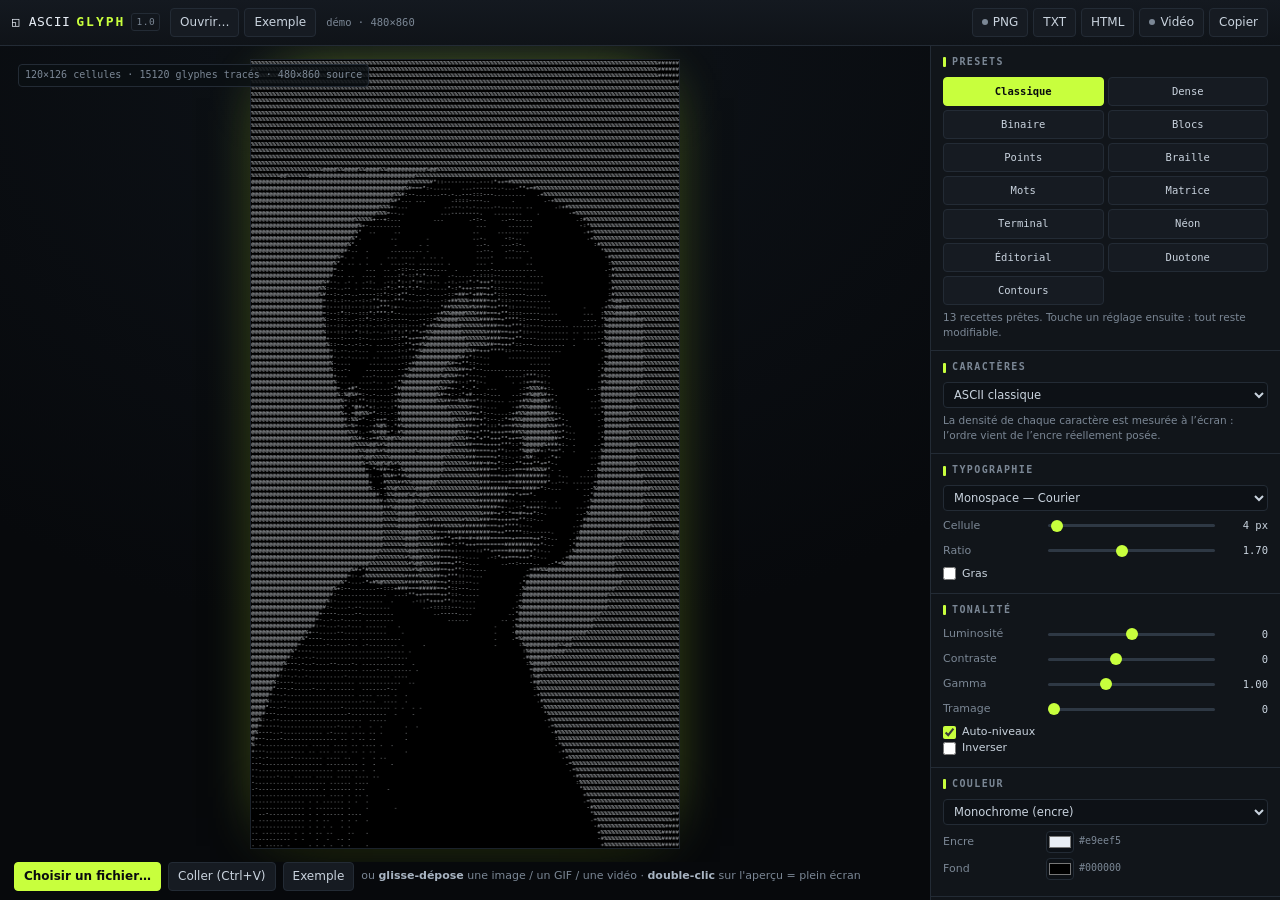
==== apps/ascii-glyph/index.html @ 929f9b2f "Import the creative tools from Google Drive Co-authored-by: arena-agent <297053741+arena-agent@users" ====
<!DOCTYPE html>
<html lang="fr">
<head>
<meta charset="utf-8">
<meta name="viewport" content="width=device-width,initial-scale=1">
<title>ASCII GLYPH 1.0</title>
<script type="text/javascript">
/* filet de sécurité : si le moteur ne démarre pas, on l'affiche au lieu de laisser un écran vide */
window.__boot=false; window.__fatalMsg='';
window.addEventListener('error',function(e){
  window.__fatalMsg=(e.message||'erreur')+(e.lineno?(' · ligne '+e.lineno):'');
},true);
window.addEventListener('DOMContentLoaded',function(){
  setTimeout(function(){
    if(window.__boot)return;
    var b=document.getElementById('fatal'); if(!b)return;
    var t=document.getElementById('fatalTitle'), m=document.getElementById('fatalMsg');
    if(t)t.textContent='Démarrage impossible';
    if(m)m.textContent=window.__fatalMsg||'Le moteur JavaScript ne s’est pas initialisé (navigateur trop ancien, script bloqué, ou fichier incomplet). Ouvre la console (F12) pour le détail.';
    b.classList.add('on');
  },2600);
});
</script>
<style>
  :root{
    --bg:#0a0c0f; --panel:#11151a; --panel2:#161b22; --line:#232b35; --line2:#2e3844;
    --txt:#c9d3de; --dim:#7b8795; --acc:#c8ff3d; --acc2:#3ee6ff; --warn:#ff6b3d;
    --mono:ui-monospace,"SF Mono",Menlo,Consolas,"DejaVu Sans Mono",monospace;
  }
  *{box-sizing:border-box}
  html,body{height:100%}
  body{margin:0;background:var(--bg);color:var(--txt);font:12px/1.45 system-ui,-apple-system,"Segoe UI",Roboto,sans-serif;
    display:flex;flex-direction:column;overflow:hidden}
  button{font:inherit;color:inherit;background:var(--panel2);border:1px solid var(--line);
    border-radius:4px;padding:5px 9px;cursor:pointer;white-space:nowrap}
  button:hover{background:#1d242d;border-color:var(--line2)}
  button:active{transform:translateY(1px)}
  button.on{background:var(--acc);color:#0a0c0f;border-color:var(--acc);font-weight:600}
  button.pri{background:var(--acc);color:#0a0c0f;border-color:var(--acc);font-weight:600}
  button.pri:hover{background:#d8ff6a}
  select,input[type=text],textarea{width:100%;background:#0d1116;color:var(--txt);border:1px solid var(--line);
    border-radius:4px;padding:4px 6px;font:inherit;font-size:11.5px}
  select:focus,input:focus,textarea:focus{outline:1px solid var(--acc);border-color:var(--acc)}
  input[type=color]{width:28px;height:22px;padding:0;border:1px solid var(--line);border-radius:4px;background:#0d1116;cursor:pointer}
  input[type=range]{-webkit-appearance:none;appearance:none;width:100%;height:16px;background:transparent;cursor:pointer}
  input[type=range]::-webkit-slider-runnable-track{height:3px;background:var(--line2);border-radius:2px}
  input[type=range]::-webkit-slider-thumb{-webkit-appearance:none;width:12px;height:12px;margin-top:-4.5px;
    border-radius:50%;background:var(--acc);border:0}
  input[type=range]::-moz-range-track{height:3px;background:var(--line2);border-radius:2px}
  input[type=range]::-moz-range-thumb{width:12px;height:12px;border:0;border-radius:50%;background:var(--acc)}

  /* ---------- barre haute ---------- */
  header{flex:none;height:46px;display:flex;align-items:center;gap:10px;padding:0 12px;
    background:linear-gradient(#141920,#0f1318);border-bottom:1px solid var(--line)}
  .logo{display:flex;align-items:baseline;gap:6px;font-family:var(--mono);font-size:13px;letter-spacing:.5px;color:#e8eef6}
  .logo b{color:var(--acc);font-weight:700;letter-spacing:2px}
  .logo .ver{font-size:9.5px;color:var(--dim);border:1px solid var(--line);border-radius:3px;padding:1px 4px;transform:translateY(-1px)}
  .grp{display:flex;align-items:center;gap:5px}
  .spacer{flex:1}
  #srcinfo{font-family:var(--mono);font-size:10.5px;color:var(--dim);max-width:280px;overflow:hidden;text-overflow:ellipsis;white-space:nowrap}
  .hbtn{display:flex;align-items:center;gap:5px}
  .dot{width:6px;height:6px;border-radius:50%;background:var(--dim)}
  .dot.live{background:var(--acc);box-shadow:0 0 6px var(--acc)}

  /* ---------- corps ---------- */
  main{flex:1;display:flex;min-height:0}
  .stage{flex:1;min-width:0;display:flex;flex-direction:column;background:
    radial-gradient(120% 100% at 50% 0%,#0e1319 0%,#07090c 70%)}
  .screen{flex:1;min-height:0;display:grid;place-items:center;padding:14px;position:relative;overflow:hidden}
  #out{cursor:zoom-in;max-width:100%;max-height:100%;image-rendering:auto;background:#000;
    box-shadow:0 0 0 1px #1b222b,0 18px 50px -20px #000,0 0 60px -30px var(--acc)}
  #badge{position:absolute;left:18px;top:18px;font-family:var(--mono);font-size:10px;color:var(--dim);
    background:#0b0f13cc;border:1px solid var(--line);border-radius:4px;padding:3px 6px;pointer-events:none}
  #drop{position:absolute;inset:0;display:grid;place-items:center;pointer-events:none;opacity:0;transition:.15s;
    background:#0a0c0fcc;font-family:var(--mono);color:var(--acc);font-size:14px;letter-spacing:1px}
  #drop.on{opacity:1}

  .transport{flex:none;display:flex;align-items:center;gap:8px;padding:7px 12px;border-top:1px solid var(--line);
    background:#0f1318;font-family:var(--mono);font-size:11px;color:var(--dim)}
  .transport input[type=range]{flex:1}
  .transport .t{min-width:96px;text-align:right;color:var(--txt)}
  .transport.hide{display:none}

  /* ---------- panneau ---------- */
  aside{flex:none;width:350px;background:var(--panel);border-left:1px solid var(--line);
    overflow-y:auto;overflow-x:hidden}
  aside::-webkit-scrollbar{width:9px}
  aside::-webkit-scrollbar-track{background:#0c1014}
  aside::-webkit-scrollbar-thumb{background:#232b35;border-radius:5px}
  aside::-webkit-scrollbar-thumb:hover{background:#33404e}
  section{padding:9px 12px 11px;border-bottom:1px solid var(--line)}
  section>h3{margin:0 0 7px;font-family:var(--mono);font-size:10px;letter-spacing:1.4px;text-transform:uppercase;
    color:var(--dim);display:flex;align-items:center;gap:6px}
  section>h3::before{content:"";width:3px;height:10px;background:var(--acc);border-radius:1px}
  .row{display:flex;align-items:center;gap:7px;margin:5px 0}
  .row>label{flex:none;width:96px;font-size:11px;color:var(--dim)}
  .row>.val{flex:none;width:44px;text-align:right;font-family:var(--mono);font-size:10.5px;color:var(--txt)}
  .row .grow{flex:1;min-width:0}
  .grid{display:grid;gap:4px}
  .g2{grid-template-columns:1fr 1fr}
  .g3{grid-template-columns:1fr 1fr 1fr}
  .presets button{font-family:var(--mono);font-size:10.5px;padding:6px 4px;text-align:center;overflow:hidden;text-overflow:ellipsis}
  .hint{font-size:10.5px;color:var(--dim);margin-top:5px;line-height:1.4}
  .chk{display:flex;align-items:center;gap:6px;font-size:11px;color:var(--txt);cursor:pointer}
  .chk input{accent-color:var(--acc);margin:0}
  .swatches{display:flex;gap:5px;align-items:center}
  .mini{font-family:var(--mono);font-size:10px;color:var(--dim)}
  .sep{height:1px;background:var(--line);margin:8px 0}
</style>
</head>
<body>

<header>
  <div class="logo">◱ ASCII <b>GLYPH</b><span class="ver">1.0</span></div>
  <div class="grp">
    <button id="open">Ouvrir…</button>
    <button id="demo">Exemple</button>
  </div>
  <div id="srcinfo">aucune source</div>
  <div class="spacer"></div>
  <div class="grp">
    <button class="hbtn" id="exPng"><span class="dot"></span>PNG</button>
    <button id="exTxt">TXT</button>
    <button id="exHtml">HTML</button>
    <button class="hbtn" id="exVid"><span class="dot" id="recdot"></span><span id="reclabel">Vidéo</span></button>
    <button id="copy">Copier</button>
  </div>
  <input type="file" id="file" accept="image/*,video/*" hidden>
</header>

<main>
  <div class="stage">
    <div class="screen" id="screen">
      <canvas id="out" width="640" height="360"></canvas>
      <div id="badge">—</div>
      <div id="drop">DÉPOSE UNE IMAGE OU UNE VIDÉO</div>
      <div id="drop2">DÉPOSE ICI — IMAGE, GIF OU VIDÉO</div>
    </div>
    <div id="sandbox">
      <b>Aperçu intégré</b> — ici le sélecteur de fichiers et les téléchargements sont bloqués par le bac à sable.
      Glisse quand même une image sur l'aperçu (ça marche), ou <b>télécharge ce fichier</b> et ouvre-le directement
      dans ton navigateur pour tout avoir : Ouvrir, Ctrl+V, exports PNG/TXT/HTML/Vidéo.
    </div>
    <div class="stagebar">
      <button class="pri" id="pickBtn">Choisir un fichier…</button>
      <button id="pasteBtn">Coller (Ctrl+V)</button>
      <button id="demoBtn">Exemple</button>
      <span class="shint">ou <b>glisse-dépose</b> une image / un GIF / une vidéo · <b>double-clic</b> sur l'aperçu = plein écran</span>
    </div>
    <div class="transport hide" id="transport">
      <button id="play" title="Lecture / pause (Espace)" style="padding:3px 8px">❚❚</button>
      <input id="seek" type="range" min="0" max="1000" value="0" aria-label="Position">
      <span class="t" id="time">0:00 / 0:00</span>
      <label class="chk" style="margin-left:6px"><input type="checkbox" id="loop" checked> boucle</label>
      <select id="speed" style="width:64px;padding:2px 4px">
        <option value="0.25">0.25×</option>
        <option value="0.5">0.5×</option>
        <option value="1" selected>1×</option>
        <option value="1.5">1.5×</option>
        <option value="2">2×</option>
      </select>
    </div>
  </div>

  <aside>
    <section>
      <h3>Presets</h3>
      <div class="grid g2 presets" id="presets"></div>
      <div class="hint">13 recettes prêtes. Touche un réglage ensuite : tout reste modifiable.</div>
    </section>

    <section>
      <h3>Caractères</h3>
      <select id="charset"></select>
      <div class="row" id="customRow" style="display:none">
        <label>Jeu perso</label>
        <input id="custom" class="grow" type="text" value=" .:-=+*#%@" spellcheck="false">
      </div>
      <div class="row" id="wordsRow" style="display:none">
        <label>Mots</label>
        <input id="words" class="grow" type="text" value="GLYPH,ASCII,TEXTE,IMAGE,SIGNAL,PIXEL,DATA" spellcheck="false">
      </div>
      <div class="hint" id="csHint">La densité de chaque caractère est mesurée à l'écran : l'ordre vient de l'encre réellement posée.</div>
    </section>

    <section>
      <h3>Typographie</h3>
      <select id="font"></select>
      <div class="row">
        <label>Cellule</label>
        <input id="cell" type="range" min="3" max="48" value="8" class="grow">
        <span class="val" id="cellv">8 px</span>
      </div>
      <div class="row">
        <label>Ratio</label>
        <input id="ratio" type="range" min="100" max="260" value="170" class="grow">
        <span class="val" id="ratiov">1.7</span>
      </div>
      <label class="chk"><input type="checkbox" id="bold"> Gras</label>
    </section>

    <section>
      <h3>Tonalité</h3>
      <div class="row"><label>Luminosité</label><input id="bright" type="range" min="-60" max="60" value="0" class="grow"><span class="val" id="brightv">0</span></div>
      <div class="row"><label>Contraste</label><input id="contrast" type="range" min="-60" max="90" value="0" class="grow"><span class="val" id="contrastv">0</span></div>
      <div class="row"><label>Gamma</label><input id="gamma" type="range" min="40" max="220" value="100" class="grow"><span class="val" id="gammav">1.00</span></div>
      <div class="row"><label>Tramage</label><input id="dither" type="range" min="0" max="100" value="0" class="grow"><span class="val" id="ditherv">0</span></div>
      <label class="chk"><input type="checkbox" id="auto"> Auto-niveaux</label>
      <label class="chk"><input type="checkbox" id="invert"> Inverser</label>
    </section>

    <section>
      <h3>Couleur</h3>
      <select id="colorMode">
        <option value="mono">Monochrome (encre)</option>
        <option value="color">Couleur par caractère</option>
        <option value="blocks">Blocs de couleur</option>
        <option value="duotone">Duotone</option>
      </select>
      <div class="row" style="margin-top:6px">
        <label>Encre</label>
        <div class="swatches"><input type="color" id="ink" value="#e9eef5"><span class="mini" id="inkh">#e9eef5</span></div>
      </div>
      <div class="row" id="ink2Row" style="display:none">
        <label>Encre 2</label>
        <div class="swatches"><input type="color" id="ink2" value="#ff2d78"><span class="mini" id="ink2h">#ff2d78</span></div>
      </div>
      <div class="row">
        <label>Fond</label>
        <div class="swatches"><input type="color" id="bg" value="#000000"><span class="mini" id="bgch">#000000</span></div>
      </div>
    </section>

    <section>
      <h3>Sujet</h3>
      <select id="mask">
        <option value="none">Texte partout</option>
        <option value="in_hi">Seulement dans le clair</option>
        <option value="in_lo">Seulement dans le sombre</option>
        <option value="out_hi">Seulement autour du clair</option>
        <option value="out_lo">Seulement autour du sombre</option>
      </select>
      <div class="row"><label>Seuil</label><input id="mthr" type="range" min="2" max="98" value="42" class="grow"><span class="val" id="mthrv">42</span></div>
      <div class="row"><label>Adoucir</label><input id="mblur" type="range" min="0" max="6" value="1" class="grow"><span class="val" id="mblurv">1</span></div>
      <div class="row"><label>Contours</label><input id="edges" type="range" min="0" max="100" value="0" class="grow"><span class="val" id="edgesv">0</span></div>
    </section>

    <section>
      <h3>Effets</h3>
      <div class="row"><label>Glow</label><input id="glow" type="range" min="0" max="100" value="0" class="grow"><span class="val" id="glowv">0</span></div>
      <div class="row"><label>Rayon</label><input id="glowR" type="range" min="2" max="40" value="10" class="grow"><span class="val" id="glowRv">10</span></div>
      <div class="row"><label>Scanlines</label><input id="scan" type="range" min="0" max="100" value="0" class="grow"><span class="val" id="scanv">0</span></div>
      <div class="row"><label>Espacement</label><input id="scanGap" type="range" min="2" max="12" value="3" class="grow"><span class="val" id="scanGapv">3</span></div>
    </section>

    <section>
      <h3>Animation</h3>
      <div class="row"><label>Défilement</label><input id="scroll" type="range" min="0" max="100" value="0" class="grow"><span class="val" id="scrollv">0</span></div>
      <div class="row"><label>Décodage</label><input id="decode" type="range" min="0" max="100" value="0" class="grow"><span class="val" id="decodev">0</span></div>
      <div class="row"><label>Images/s</label><input id="fps" type="range" min="8" max="60" value="30" class="grow"><span class="val" id="fpsv">30</span></div>
      <button id="replay" style="width:100%;margin-top:4px">↻ Rejouer le décodage</button>
    </section>

    <section>
      <h3>Sortie</h3>
      <div class="row"><label>Échelle</label><input id="scale" type="range" min="1" max="4" value="2" class="grow"><span class="val" id="scalev">×2</span></div>
      <div class="hint" id="outinfo">—</div>
      <div class="hint">Le TXT et le HTML exportent la grille exacte (pas une image). « Vidéo » enregistre le rendu animé en WebM.</div>
    </section>
  </aside>
</main>

<div id="toast"></div>
<div id="fatal"><b id="fatalTitle">Erreur</b><span id="fatalMsg"></span><button id="fatalCopy">Copier</button></div>
<noscript><div style="position:fixed;inset:0;background:#0a0c0f;color:#ffb347;font:14px monospace;padding:24px;z-index:99">
JavaScript est désactivé pour cette page : l'outil ne peut pas fonctionner.</div></noscript>
<style>
  #toast{position:fixed;left:50%;bottom:22px;transform:translateX(-50%) translateY(20px);opacity:0;
    background:#0e1216ee;border:1px solid var(--line2);border-left:3px solid var(--acc);border-radius:5px;
    padding:8px 13px;font-family:var(--mono);font-size:11.5px;color:var(--txt);pointer-events:none;
    transition:opacity .2s,transform .2s;z-index:50}
  #toast.on{opacity:1;transform:translateX(-50%) translateY(0)}
  #sandbox{display:none;flex:none;margin:0 14px 8px;padding:8px 11px;border-radius:5px;font-size:11.5px;line-height:1.45;
    background:#2a1c05;border:1px solid #6b4b12;border-left:3px solid #ffb347;color:#ffd9a0}
  #sandbox b{color:#ffc36b}
  .stagebar{flex:none;display:flex;align-items:center;gap:7px;padding:0 14px 9px;flex-wrap:wrap}
  .stagebar .shint{font-size:11px;color:var(--dim)}
  .stagebar .shint b{color:#a8b4c2}
  #drop2{position:absolute;inset:0;display:none;place-items:center;pointer-events:none;
    background:#0a0c0fd0;border:2px dashed var(--acc);border-radius:6px;font-family:var(--mono);color:var(--acc);
    font-size:14px;letter-spacing:1px;z-index:5}
  #drop2.on{display:grid}
  #out:fullscreen{width:100%;height:100%;max-width:none;max-height:none;object-fit:contain;background:#000;cursor:zoom-out}
  #fatal{display:none;position:fixed;left:12px;right:12px;bottom:12px;z-index:60;align-items:flex-start;gap:9px;
    background:#2a0d0d;border:1px solid #7a2b2b;border-left:4px solid #ff5c5c;border-radius:6px;padding:9px 11px;
    font-family:var(--mono);font-size:11.5px;color:#ffd3d3;line-height:1.4}
  #fatal.on{display:flex}
  #fatal b{color:#ff8a8a;flex:none}
  #fatal span{flex:1;min-width:0;word-break:break-word}
  #fatal button{flex:none;background:#3d1414;border-color:#7a2b2b;color:#ffd3d3;padding:3px 8px;font-size:11px}
  @media(max-width:880px){
    .screen{min-height:240px}
    body{overflow:auto}
    main{flex-direction:column;min-height:0}
    .stage{min-height:58vh}
    aside{width:auto;border-left:0;border-top:1px solid var(--line)}
    header{flex-wrap:wrap;height:auto;padding:8px 12px;gap:8px}
  }
</style>
<script type="text/javascript">
/* =====================================================================
   ASCII GLYPH — noyau : caractères, glyphes mesurés, rendu
   ===================================================================== */
const $=id=>document.getElementById(id);
const clamp=(v,a,b)=>Math.max(a,Math.min(b,v));
const f1=v=>v.toFixed(1);

const P={
  charset:'ascii', custom:' .:-=+*#%@', words:'GLYPH,ASCII,TEXTE,IMAGE,SIGNAL,PIXEL,DATA',
  font:'mono', bold:false, cell:8, ratio:170,
  bright:0, contrast:0, gamma:100, dither:0, auto:true, invert:false,
  colorMode:'mono', ink:'#e9eef5', ink2:'#ff2d78', bg:'#000000',
  mask:'none', mthr:42, mblur:1, edges:0,
  glow:0, glowR:10, scan:0, scanGap:3,
  scroll:0, decode:0, fps:30, scale:2,
  preset:'classique'
};

const CS={
  ascii:{n:'ASCII classique', s:' .:-=+*#%@'},
  ext:{n:'ASCII étendu', s:' .`\'^",:;Il!i~+_-?][}{1)(|/tfjrxnuvczXYUJCLQ0OZmwqpdbkhao*#MW&8%B@$'},
  binary:{n:'Binaire 0 / 1', s:' 01'},
  blocks:{n:'Blocs ░▒▓█', s:' ░▒▓█'},
  dots:{n:'Points', s:' .·:•●'},
  braille:{n:'Braille', s:' ⠁⠉⠓⠛⠟⠿⣿'},
  words:{n:'Mots réels', words:true},
  custom:{n:'Personnalisé', s:''}
};

const FONTS=[
  {id:'mono',   n:'Monospace — Courier',   css:'"Courier New",Courier,monospace'},
  {id:'consol', n:'Consolas / Menlo',      css:'Consolas,Menlo,"DejaVu Sans Mono",monospace'},
  {id:'lucida', n:'Lucida Console',        css:'"Lucida Console",Monaco,monospace'},
  {id:'sys',    n:'Monospace système',     css:'monospace'},
  {id:'serif',  n:'Serif — Georgia',       css:'Georgia,"Times New Roman",serif'},
  {id:'sans',   n:'Sans — Helvetica',      css:'Helvetica,Arial,sans-serif'},
  {id:'cond',   n:'Condensé — Impact',     css:'Impact,"Arial Narrow",sans-serif'}
];
const fontOf=id=>FONTS.find(f=>f.id===id)||FONTS[0];

/* ---------------- jeu de glyphes courant ---------------- */
function charsOf(){
  const cs=CS[P.charset]||CS.ascii;
  if(P.charset==='words'){
    const w=P.words.split(',').map(s=>s.trim()).filter(Boolean);
    return w.length?w:['GLYPH'];
  }
  const s=P.charset==='custom'?P.custom:cs.s;
  const arr=[...s];
  return arr.length?arr:[' '];
}

/* ---------------- mesure typographique ---------------- */
const meas=document.createElement('canvas').getContext('2d');
function fontMetrics(css,bold){
  meas.font=`${bold?'700 ':''}100px ${css}`;
  const adv=Math.max(0.2,meas.measureText('M').width/100);
  const m=meas.measureText('Mg');
  const asc=(m.fontBoundingBoxAscent||72)/100;
  const desc=(m.fontBoundingBoxDescent||28)/100;
  return {adv,asc,desc};
}

/* ---------------- glyphes : masques d'encre mesurés ---------------- */
const GCACHE=new Map();
function glyphSet(cw,ch){
  const f=fontOf(P.font);
  const key=`${P.charset}|${P.custom}|${P.words}|${P.font}|${P.bold?1:0}|${cw}x${ch}`;
  if(GCACHE.has(key))return GCACHE.get(key);
  const list=charsOf();
  const M=fontMetrics(f.css,P.bold);
  /* taille unique pour tout le jeu : les mots gardent la même échelle que
     les caractères, c'est ce qui donne une texture de texte homogène */
  let advUnit=M.adv;
  if(list.length&&list[0].length>1){
    meas.font=`${P.bold?'700 ':''}100px ${f.css}`;
    advUnit=Math.max(...list.map(g=>meas.measureText(g).width))/100;
  }
  const size=Math.max(3,Math.min(cw*0.94/advUnit,ch/(M.asc+M.desc)));
  const out=list.map(g=>buildGlyph(g,cw,ch,f.css,P.bold,size,M));
  out.sort((a,b)=>a.cov-b.cov);           // du moins d'encre au plus d'encre
  if(GCACHE.size>14)GCACHE.clear();
  GCACHE.set(key,out);
  return out;
}
function buildGlyph(g,cw,ch,css,bold,size,M){
  const tmp=document.createElement('canvas');
  tmp.width=cw; tmp.height=ch;
  const t=tmp.getContext('2d',{willReadFrequently:true});
  t.fillStyle='#fff';
  t.font=`${bold?'700 ':''}${size}px ${css}`;
  t.textAlign='center'; t.textBaseline='alphabetic';
  t.fillText(g,cw/2,ch/2+size*(M.asc-M.desc)/2);
  const d=t.getImageData(0,0,cw,ch).data;
  const R=[],X=[],A=[]; let cov=0;
  for(let y=0;y<ch;y++){
    const row=y*cw;
    for(let x=0;x<cw;x++){
      const a=d[(row+x)*4+3];
      if(a>10){ R.push(y); X.push(x); A.push(a); cov+=a }
    }
  }
  return {g,R:Uint16Array.from(R),X:Uint16Array.from(X),A:Uint8Array.from(A),cov:cov/(cw*ch*255)};
}

/* ---------------- source ---------------- */
let src=null, srcName='', vid=null;
const SW=()=>{ if(!src)return 0; return src.videoWidth||src.naturalWidth||src.width||0 };
const SH=()=>{ if(!src)return 0; return src.videoHeight||src.naturalHeight||src.height||0 };
const isVid=()=>!!(vid&&src===vid);

/* ---------------- géométrie de la grille ---------------- */
function gridMeta(){
  const w=SW()||1280, h=SH()||720;
  const cw=clamp(P.cell,2,64);
  const ch=Math.max(2,Math.round(cw*P.ratio/100));
  let cols=clamp(Math.round(w/cw),4,360);
  let rows=Math.max(2,Math.round(h/(cw*P.ratio/100)));
  const maxCells=52000;
  if(cols*rows>maxCells){
    const k=Math.sqrt(maxCells/(cols*rows));
    cols=Math.max(4,Math.floor(cols*k)); rows=Math.max(2,Math.floor(rows*k));
  }
  return {cols,rows,cw,ch};
}

/* ---------------- tampons ---------------- */
const samp=document.createElement('canvas');
const sampCtx=samp.getContext('2d',{willReadFrequently:true});
const glowCv=document.createElement('canvas');
const glowCtx=glowCv.getContext('2d');
let imgBuf=null, imgW=0, imgH=0;
let L=null, MR=null,MG=null,MB=null, MA=null;
let lastChars=null, lastCols=0, lastRows=0, lastColors=null;
let REVEAL=1;

function hex2rgb(h){
  const v=h.replace('#','');
  return [parseInt(v.slice(0,2),16),parseInt(v.slice(2,4),16),parseInt(v.slice(4,6),16)];
}

/* ---------------- rendu d'une image ---------------- */
function drawTo(target,scale,time){
  const g=gridMeta();
  const cw=Math.max(2,Math.round(g.cw*scale)), ch=Math.max(2,Math.round(g.ch*scale));
  const W=g.cols*cw, H=g.rows*ch;
  if(target.width!==W||target.height!==H){ target.width=W; target.height=H }
  const ctx=target.getContext('2d');
  ctx.setTransform(1,0,0,1,0,0);
  ctx.globalAlpha=1; ctx.globalCompositeOperation='source-over'; ctx.filter='none';

  const bg=hex2rgb(P.bg);
  ctx.fillStyle=`rgb(${bg[0]},${bg[1]},${bg[2]})`;
  ctx.fillRect(0,0,W,H);
  if(!src){ return {W,H,cols:g.cols,rows:g.rows,cells:0} }

  /* 1. échantillonnage de la source sur la grille */
  if(samp.width!==g.cols||samp.height!==g.rows){ samp.width=g.cols; samp.height=g.rows }
  sampCtx.setTransform(1,0,0,1,0,0);
  sampCtx.imageSmoothingEnabled=true;
  sampCtx.imageSmoothingQuality='high';
  sampCtx.clearRect(0,0,g.cols,g.rows);
  sampCtx.drawImage(src,0,0,g.cols,g.rows);
  const sd=sampCtx.getImageData(0,0,g.cols,g.rows).data;

  const n=g.cols*g.rows;
  if(!L||L.length!==n){ L=new Float32Array(n) }
  if(!MA||MA.length!==n){ MA=new Uint8Array(n) }
  if(!MR||MR.length!==n){ MR=new Uint8Array(n); MG=new Uint8Array(n); MB=new Uint8Array(n) }
  if(!lastChars||lastChars.length!==n){ lastChars=new Array(n).fill(' '); lastColors=new Array(n).fill('#000000') }

  for(let i=0;i<n;i++){
    const o=i*4;
    const a=sd[o+3]/255;
    const r=sd[o]*a, gg=sd[o+1]*a, bb=sd[o+2]*a;
    MR[i]=r; MG[i]=gg; MB[i]=bb; MA[i]=a>0.06?1:0;
    let l=(0.299*r+0.587*gg+0.114*bb)/255;
    if(P.invert)l=1-l;
    L[i]=l;
  }

  /* auto-niveaux : étirement de l'histogramme (2 % / 98 %) */
  let lo=0, hi=1;
  if(P.auto){
    const hist=new Float64Array(256);
    for(let i=0;i<n;i++)hist[Math.min(255,(L[i]*255)|0)]++;
    const cut=n*0.02;
    let acc=0;
    for(let b=0;b<256;b++){ acc+=hist[b]; if(acc>cut){ lo=b/255; break } }
    acc=0;
    for(let b=255;b>=0;b--){ acc+=hist[b]; if(acc>cut){ hi=b/255; break } }
    if(hi-lo<0.08){ lo=0; hi=1 }
  }

  const br=P.bright/100, ct=1+P.contrast/100, gam=100/P.gamma;
  const span=hi-lo||1;
  for(let i=0;i<n;i++){
    let l=(L[i]-lo)/span;
    l=l<0?0:l>1?1:l;
    l=(l-0.5)*ct+0.5+br;
    l=l<0?0:l>1?1:l;
    if(gam!==1)l=Math.pow(l,gam);
    L[i]=l;
  }

  /* 2. contours (Sobel) */
  let E=null;
  if(P.edges>0){
    E=new Float32Array(n);
    for(let y=1;y<g.rows-1;y++)for(let x=1;x<g.cols-1;x++){
      const i=y*g.cols+x;
      const a=L[i-g.cols-1],b=L[i-g.cols],c=L[i-g.cols+1],
            d=L[i-1],          f=L[i+1],
            h1=L[i+g.cols-1],j=L[i+g.cols],k=L[i+g.cols+1];
      const gx=(c+2*f+k)-(a+2*d+h1), gy=(h1+2*j+k)-(a+2*b+c);
      let m=Math.sqrt(gx*gx+gy*gy);
      E[i]=m>1?1:m;
    }
    const e=P.edges/100;
    for(let i=0;i<n;i++)L[i]=L[i]*(1-e)+E[i]*e*1.35>1?1:L[i]*(1-e)+E[i]*e*1.35;
  }

  /* 3. masque sujet (avec adoucissement) */
  let M2=null;
  if(P.mask!=='none'){
    M2=Float32Array.from(L);
    const r=Math.round(P.mblur);
    if(r>0){
      const tmpA=new Float32Array(n);
      for(let pass=0;pass<2;pass++){
        const srcA=pass?tmpA:M2, dstA=pass?M2:tmpA;
        for(let y=0;y<g.rows;y++)for(let x=0;x<g.cols;x++){
          let s=0,c2=0;
          for(let dy=-r;dy<=r;dy++){
            const yy=y+dy; if(yy<0||yy>=g.rows)continue;
            for(let dx=-r;dx<=r;dx++){
              const xx=x+dx; if(xx<0||xx>=g.cols)continue;
              s+=srcA[yy*g.cols+xx]; c2++;
            }
          }
          dstA[y*g.cols+x]=s/c2;
        }
      }
    }
  }

  /* 4. glyphes et composition */
  const GS=glyphSet(cw,ch);
  const gn=GS.length;
  if(!imgBuf||imgW!==W||imgH!==H){ imgBuf=ctx.createImageData(W,H); imgW=W; imgH=H }
  const data=imgBuf.data;
  const u32=new Uint32Array(data.buffer);
  u32.fill((255<<24)|(bg[2]<<16)|(bg[1]<<8)|bg[0]);

  const ink=hex2rgb(P.ink), ink2=hex2rgb(P.ink2);
  const mode=P.colorMode;
  const thr=P.mthr/100;
  const tsec=(time||0);
  const scrollAmt=P.scroll/100*3;
  const dec=P.decode/100;
  const W4=W*4;
  const wordsMode=P.charset==='words';
  let cells=0;

  for(let y=0;y<g.rows;y++){
    for(let x=0;x<g.cols;x++){
      const i=y*g.cols+x;
      const l=L[i];

      /* masque */
      if(P.mask!=='none'){
        const m=M2[i]>thr?1:0;
        let keep;
        if(P.mask==='in_hi')keep=m;
        else if(P.mask==='out_hi')keep=1-m;
        else if(P.mask==='in_lo')keep=1-m;
        else keep=m;                       /* out_lo */
        if(!keep){ lastChars[i]=' '; continue }
      }

      /* glyphe */
      let lc=l;
      if(P.dither>0&&gn>2){
        const bay=BAYER[(y&3)*4+(x&3)];
        lc=l+(bay-0.5)*(P.dither/100)/Math.max(2,gn-1)*2.2;
        lc=lc<0?0:lc>1?1:lc;
      }
      let idx=clamp(Math.round(lc*(gn-1)),0,gn-1);
      if(wordsMode) idx=Math.floor(hash3(x,y,11)*gn)%gn;
      if(tsec>0&&scrollAmt>0){
        const ph=(x*0.11+y*0.07);
        const wob=Math.round(Math.sin(tsec*(0.7+P.scroll/45)+ph*2.6)*scrollAmt);
        idx=clamp(idx+wob,0,gn-1);
      }
      if(REVEAL<1){
        if(hash3(x,y,3)>REVEAL)idx=Math.floor(hash3(x,y,Math.floor(tsec*14)+5)*gn);
      }
      if(dec>0&&tsec>0){
        const tick=Math.floor(tsec*11);
        const rnd=hash3(x,y,tick);
        if(rnd<dec){ idx=Math.floor(hash3(y,x,tick+7)*gn) }
      }
      const gl=GS[idx];
      lastChars[i]=gl.g;

      /* couleur de la cellule */
      let cr,cg,cb;
      if(mode==='color'||mode==='blocks'){
        cr=MR[i]; cg=MG[i]; cb=MB[i];
        if(mode==='blocks' && (cr+cg+cb)<24){ cr=ink[0]*0.2; cg=ink[1]*0.2; cb=ink[2]*0.2 }
        if(mode==='blocks'){ cr=Math.min(255,cr*1.15); cg=Math.min(255,cg*1.15); cb=Math.min(255,cb*1.15) }
      }else if(mode==='duotone'){
        cr=ink[0]+(ink2[0]-ink[0])*l;
        cg=ink[1]+(ink2[1]-ink[1])*l;
        cb=ink[2]+(ink2[2]-ink[2])*l;
      }else{
        cr=ink[0]; cg=ink[1]; cb=ink[2];
      }
      lastColors[i]='#'+[cr,cg,cb].map(v=>clamp(Math.round(v),0,255).toString(16).padStart(2,'0')).join('');

      const inkR=cr, inkG=cg, inkB=cb;

      const pixBase=(y*ch)*W+x*cw;
      const byteBase=pixBase*4;
      if(mode==='blocks'&&!wordsMode){
        /* fond de cellule assombri, caractère dans la couleur pure */
        const pr=clamp(cr*0.30,0,255)|0, pg=clamp(cg*0.30,0,255)|0, pb=clamp(cb*0.30,0,255)|0;
        const pk=(255<<24)|(pb<<16)|(pg<<8)|pr;
        for(let py=0;py<ch;py++){
          const off=pixBase+py*W;
          for(let px=0;px<cw;px++)u32[off+px]=pk;
        }
      }
      const aMul=wordsMode?clamp(0.42+l*0.58,0.3,1):1;
      const R=gl.R,X=gl.X,A=gl.A, len=R.length;
      for(let k=0;k<len;k++){
        const p=byteBase+R[k]*W4+X[k]*4;
        const a=(A[k]/255)*aMul;
        if(a<=0.004)continue;
        const ia=1-a;
        data[p]=data[p]*ia+inkR*a;
        data[p+1]=data[p+1]*ia+inkG*a;
        data[p+2]=data[p+2]*ia+inkB*a;
        data[p+3]=255;
      }
      cells++;
    }
  }
  ctx.putImageData(imgBuf,0,0);

  /* 5. glow */
  if(P.glow>0){
    const rad=Math.max(1,P.glowR*scale*0.5);
    if(glowCv.width!==W||glowCv.height!==H){ glowCv.width=W; glowCv.height=H }
    glowCtx.setTransform(1,0,0,1,0,0);
    glowCtx.globalCompositeOperation='source-over';
    glowCtx.clearRect(0,0,W,H);
    glowCtx.filter=`blur(${rad}px)`;
    glowCtx.drawImage(target,0,0);
    glowCtx.filter='none';
    ctx.globalCompositeOperation='lighter';
    ctx.globalAlpha=Math.min(1,P.glow/100)*0.9;
    ctx.drawImage(glowCv,0,0);
    ctx.globalAlpha=1; ctx.globalCompositeOperation='source-over';
  }

  /* 6. scanlines */
  if(P.scan>0){
    const gap=Math.max(2,Math.round(P.scanGap*scale));
    ctx.globalAlpha=Math.min(1,P.scan/100)*0.85;
    ctx.fillStyle='#000';
    for(let yy=0;yy<H;yy+=gap)ctx.fillRect(0,yy,W,Math.max(1,Math.round(scale)));
    ctx.globalAlpha=1;
  }

  lastCols=g.cols; lastRows=g.rows;
  return {W,H,cols:g.cols,rows:g.rows,cells};
}
const BAYER=[0,8,2,10,12,4,14,6,3,11,1,9,15,7,13,5].map(v=>(v+0.5)/16);
function hash3(x,y,z){
  let h=(x*374761393+y*668265263+z*2147483647)|0;
  h=(h^(h>>13))*1274126177|0;
  h=h^(h>>16);
  return ((h>>>0)%10000)/10000;
}
</script>
<script type="text/javascript">
/* Image de démonstration embarquée (portrait N&B, 480 px) */
const DEMO_IMG='[data-uri]';
</script>
<script type="text/javascript">
/* =====================================================================
   ASCII GLYPH — presets, interface, sources, export
   ===================================================================== */

/* ---------------- 13 presets ---------------- */
const BASE={charset:'ascii',custom:' .:-=+*#%@',words:'GLYPH,ASCII,TEXTE,IMAGE,SIGNAL,PIXEL,DATA',
  font:'mono',bold:false,cell:8,ratio:170,bright:0,contrast:0,gamma:100,dither:0,auto:true,invert:false,
  colorMode:'mono',ink:'#eef2f7',ink2:'#ff2d78',bg:'#000000',mask:'none',mthr:42,mblur:1,edges:0,
  glow:0,glowR:10,scan:0,scanGap:3,scroll:0,decode:0,fps:30};
const PRESETS={
  classique:{n:'Classique',p:{}},
  dense:{n:'Dense',p:{charset:'ext',cell:5,ratio:160,ink:'#dfe7f0',dither:18}},
  binaire:{n:'Binaire',p:{charset:'binary',cell:7,ink:'#6cf07a',bg:'#030705',glow:22,glowR:8,scan:12}},
  blocs:{n:'Blocs',p:{charset:'blocks',cell:10,ratio:150,colorMode:'blocks',bg:'#000000'}},
  points:{n:'Points',p:{charset:'dots',cell:6,ratio:180,ink:'#f4f7fb',contrast:12,dither:32}},
  braille:{n:'Braille',p:{charset:'braille',cell:8,ink:'#9fe4ff',bg:'#04080c'}},
  mots:{n:'Mots',p:{charset:'words',cell:32,ratio:118,words:'GLYPH,ASCII,TEXTE,IMAGE,SIGNAL,PIXEL,DATA,MOT,NODE,ART',
    mask:'in_hi',mthr:24,mblur:1,contrast:22,ink:'#ffffff'}},
  matrice:{n:'Matrice',p:{charset:'ext',cell:7,ink:'#4dff88',bg:'#020604',glow:45,glowR:12,scan:18,scroll:42,decode:10}},
  terminal:{n:'Terminal',p:{charset:'ascii',cell:9,ink:'#ffb347',bg:'#0a0602',glow:34,glowR:10,scan:26,contrast:14}},
  neon:{n:'Néon',p:{charset:'ext',cell:7,colorMode:'color',bg:'#05040a',glow:72,glowR:16,contrast:10}},
  editorial:{n:'Éditorial',p:{charset:'ext',font:'serif',cell:10,ratio:150,colorMode:'color',bg:'#0b0b0b',contrast:14,bold:true}},
  duotone:{n:'Duotone',p:{charset:'dots',cell:7,colorMode:'duotone',ink:'#ff2d78',ink2:'#2de1ff',bg:'#07070c',dither:30}},
  contours:{n:'Contours',p:{charset:'ascii',cell:7,edges:100,contrast:20,ink:'#e6ff4a',bg:'#000000'}}
};

/* ---------------- application d'un preset ---------------- */
function applyPreset(id){
  const pr=PRESETS[id]; if(!pr)return;
  Object.assign(P,BASE,pr.p);
  P.preset=id;
  syncUI();
  revealStart=performance.now();
  dirty=true; draw();
  toast('Preset « '+pr.n+' »');
}

/* ---------------- construction de l'interface ---------------- */
const SLIDERS=[
  ['cell','cellv',v=>v+' px'],
  ['ratio','ratiov',v=>(v/100).toFixed(2)],
  ['bright','brightv',v=>v],
  ['contrast','contrastv',v=>v],
  ['gamma','gammav',v=>(v/100).toFixed(2)],
  ['dither','ditherv',v=>v],
  ['mthr','mthrv',v=>v],
  ['mblur','mblurv',v=>v],
  ['edges','edgesv',v=>v+' %'],
  ['glow','glowv',v=>v],
  ['glowR','glowRv',v=>v],
  ['scan','scanv',v=>v],
  ['scanGap','scanGapv',v=>v],
  ['scroll','scrollv',v=>v],
  ['decode','decodev',v=>v],
  ['fps','fpsv',v=>v],
  ['scale','scalev',v=>'×'+v]
];
function buildUI(){
  /* presets */
  const box=$('presets'); box.innerHTML='';
  Object.keys(PRESETS).forEach(k=>{
    const b=document.createElement('button');
    b.textContent=PRESETS[k].n; b.dataset.p=k;
    b.onclick=()=>applyPreset(k);
    box.append(b);
  });
  /* jeux de caractères */
  const sel=$('charset'); sel.innerHTML='';
  Object.keys(CS).forEach(k=>{
    const o=document.createElement('option'); o.value=k; o.textContent=CS[k].n; sel.append(o);
  });
  sel.onchange=e=>{ P.charset=e.target.value; P.preset=''; syncUI(); dirty=true; draw() };
  /* polices */
  const fs=$('font'); fs.innerHTML='';
  FONTS.forEach(f=>{ const o=document.createElement('option'); o.value=f.id; o.textContent=f.n; fs.append(o) });
  fs.onchange=e=>{ P.font=e.target.value; P.preset=''; GCACHE.clear(); dirty=true; draw() };

  /* sliders */
  SLIDERS.forEach(([id,vid,fmt])=>{
    const el=$(id);
    if(!el)return;
    el.oninput=()=>{
      P[id]=+el.value;
      if(id==='scale'){} // échelle d'export seulement
      $(vid).textContent=fmt(+el.value);
      P.preset='';
      markPreset();
      dirty=true;
      if(id==='fps'||id==='scale'){}else draw();
    };
  });

  /* cases et sélecteurs simples */
  $('bold').onchange=e=>{ P.bold=e.target.checked; GCACHE.clear(); P.preset=''; markPreset(); dirty=true; draw() };
  $('invert').onchange=e=>{ P.invert=e.target.checked; P.preset=''; markPreset(); dirty=true; draw() };
  $('auto').onchange=e=>{ P.auto=e.target.checked; P.preset=''; markPreset(); dirty=true; draw() };
  $('colorMode').onchange=e=>{ P.colorMode=e.target.value; P.preset=''; syncUI(); dirty=true; draw() };
  $('mask').onchange=e=>{ P.mask=e.target.value; P.preset=''; dirty=true; draw() };
  [['ink','inkh'],['ink2','ink2h'],['bg','bgch']].forEach(([id,lab])=>{
    const el=$(id);
    el.oninput=()=>{ P[id]=el.value; $(lab).textContent=el.value; P.preset=''; GCACHE.clear(); dirty=true; draw() };
  });
  $('custom').oninput=e=>{ P.custom=e.target.value; P.preset=''; GCACHE.clear(); dirty=true; draw() };
  $('words').oninput=e=>{ P.words=e.target.value; P.preset=''; GCACHE.clear(); dirty=true; draw() };

  /* double-clic sur l'aperçu = plein écran (utile quand la fenêtre est petite) */
  $('out').addEventListener('dblclick',()=>{
    const c=$('out');
    if(document.fullscreenElement){ document.exitFullscreen().catch(()=>{}) }
    else if(c.requestFullscreen){ c.requestFullscreen().catch(()=>toast('Plein écran refusé par le navigateur')) }
  });
  /* source */
  $('open').onclick=pickFile;
  $('pickBtn').onclick=pickFile;
  $('pasteBtn').onclick=tryPaste;
  $('demoBtn').onclick=()=>loadDemo();
  if(window.self!==window.top){
    $('sandbox').style.display='block';
    setInfo('aperçu intégré');
  }
  $('file').onchange=e=>{ const f=e.target.files[0]; if(f)load(f); e.target.value='' };
  $('demo').onclick=()=>loadDemo();
  $('replay').onclick=()=>{ revealStart=performance.now(); dirty=true; draw() };
  $('exPng').onclick=exportPNG;
  $('exTxt').onclick=exportTXT;
  $('exHtml').onclick=exportHTML;
  $('exVid').onclick=record;
  $('copy').onclick=copyTXT;

  /* transport */
  $('play').onclick=()=>{ if(!vid)return; vid.paused?vid.play().catch(()=>{}):vid.pause() };
  $('seek').oninput=e=>{ if(vid&&vid.duration)vid.currentTime=+e.target.value/1000*vid.duration };
  $('loop').onchange=e=>{ if(vid&&'loop'in vid)vid.loop=e.target.checked };
  $('speed').onchange=e=>{ if(vid)vid.playbackRate=+e.target.value };

  /* glisser-déposer : sur l'aperçu ET sur toute la fenêtre */
  let dragDepth=0;
  const overlay=on=>{ $('drop').classList.toggle('on',on); $('drop2').classList.toggle('on',on) };
  window.addEventListener('dragenter',e=>{ e.preventDefault(); dragDepth++; overlay(true) });
  window.addEventListener('dragover',e=>{ e.preventDefault(); e.dataTransfer.dropEffect='copy' });
  window.addEventListener('dragleave',e=>{ e.preventDefault(); dragDepth=Math.max(0,dragDepth-1); if(!dragDepth)overlay(false) });
  window.addEventListener('drop',e=>{
    e.preventDefault(); dragDepth=0; overlay(false);
    const f=e.dataTransfer&&e.dataTransfer.files&&e.dataTransfer.files[0];
    if(f)load(f); else toast('Aucun fichier dans le glisser-déposer');
  });
  document.addEventListener('paste',e=>{
    const it=[...(e.clipboardData&&e.clipboardData.items||[])].find(i=>i.type.startsWith('image/'));
    if(it){ const f=it.getAsFile(); if(f){ load(f); e.preventDefault() } }
  });
  /* clavier */
  document.addEventListener('keydown',e=>{
    const typing=/INPUT|TEXTAREA|SELECT/.test(document.activeElement.tagName);
    if(e.code==='Space'&&!typing&&vid){ e.preventDefault(); vid.paused?vid.play().catch(()=>{}):vid.pause() }
    if((e.ctrlKey||e.metaKey)&&e.key.toLowerCase()==='s'){ e.preventDefault(); exportPNG() }
    if(e.key.toLowerCase()==='r'&&!typing){ revealStart=performance.now(); dirty=true; draw() }
    if(e.key.toLowerCase()==='d'&&!typing){ loadDemo() }
  });
  window.addEventListener('resize',()=>{ resizePreview(); dirty=true; draw() });
  /* la scène peut changer de taille sans événement resize (mise en page, zoom, panneau) :
     on ré-observe sa boîte pour ne jamais rester sur une mesure fausse au démarrage */
  if(window.ResizeObserver){
    let t=0;
    const ro=new ResizeObserver(()=>{
      clearTimeout(t);
      t=setTimeout(()=>{
        const before=pscale;
        resizePreview();
        if(pscale!==before||dirty){ dirty=true; draw() }
      },60);
    });
    ro.observe($('screen'));
  }
}

/* ---------------- synchro interface <-> état ---------------- */
function syncUI(){
  $('charset').value=P.charset;
  $('font').value=P.font;
  $('bold').checked=P.bold;
  $('invert').checked=P.invert;
  $('auto').checked=P.auto;
  $('colorMode').value=P.colorMode;
  $('mask').value=P.mask;
  $('ink').value=P.ink; $('inkh').textContent=P.ink;
  $('ink2').value=P.ink2; $('ink2h').textContent=P.ink2;
  $('bg').value=P.bg; $('bgch').textContent=P.bg;
  $('custom').value=P.custom;
  $('words').value=P.words;
  SLIDERS.forEach(([id,vid,fmt])=>{
    const el=$(id); if(!el)return;
    el.value=P[id];
    $(vid).textContent=fmt(P[id]);
  });
  $('customRow').style.display=P.charset==='custom'?'flex':'none';
  $('wordsRow').style.display=P.charset==='words'?'flex':'none';
  $('ink2Row').style.display=P.colorMode==='duotone'?'flex':'none';
  $('csHint').textContent=P.charset==='words'
    ? 'Les mots remplacent les caractères : chaque cellule affiche un mot entier, l’intensité règle son opacité.'
    : 'La densité de chaque caractère est mesurée à l’écran : l’ordre vient de l’encre réellement posée.';
  markPreset();
}
function markPreset(){
  $$('#presets button').forEach(b=>b.classList.toggle('on',b.dataset.p===P.preset&&!!P.preset));
}
const $$=(s,r=document)=>Array.from(r.querySelectorAll(s));

function toast(msg){
  const t=$('toast');
  t.textContent=msg; t.classList.add('on');
  clearTimeout(toast._t);
  toast._t=setTimeout(()=>t.classList.remove('on'),1900);
}

/* ---------------- rendu / boucle ---------------- */
let dirty=true, lastDraw=0, t0=performance.now(), revealStart=-1e9, pscale=1, recording=false;

function resizePreview(){
  const el=$('screen');
  const box=Math.max(160,el.clientWidth-28), boxH=Math.max(160,el.clientHeight-28);
  $('out').style.maxWidth=box+'px';
  $('out').style.maxHeight=boxH+'px';
  if(!src){ pscale=1; return }
  const g=gridMeta();
  const baseW=g.cols*g.cw, baseH=g.rows*g.ch;
  pscale=Math.max(1,Math.floor(Math.min(box/baseW,boxH/baseH)*16)/16);
}
function draw(){
  if(!src){ $('badge').textContent='aucune source chargée'; return }
  const t=(performance.now()-t0)/1000;
  const rp=performance.now()-revealStart;
  REVEAL=rp<1100?Math.min(1,rp/1100):1;
  const r=drawTo($('out'),pscale,t);
  const g=gridMeta();
  const expW=Math.round(g.cols*g.cw*P.scale), expH=Math.round(g.rows*g.ch*P.scale);
  $('badge').textContent=src
    ? `${r.cols}×${r.rows} cellules · ${r.cells} glyphes tracés · ${SW()}×${SH()} source`
    : 'aucune source chargée';
  $('outinfo').textContent=`Grille ${r.cols} × ${r.rows} · export ${expW} × ${expH} px`;
  updateTransport();
}
function loop(now){
  requestAnimationFrame(loop);
  const minGap=1000/Math.max(4,P.fps);
  if(now-lastDraw<minGap)return;
  const animated=isVid()||(src&&src._gif&&!src.paused)||P.scroll>0||P.decode>0||REVEAL<1||recording;
  if(!animated&&!dirty)return;
  lastDraw=now; dirty=false;
  draw();
}
function updateTransport(){
  const tr=$('transport');
  const show=!!src&&(isVid()||!!(src&&src._gif));
  tr.classList.toggle('hide',!show);
  if(!show)return;
  const d=vid?vid.duration||0:0;
  if(document.activeElement!==$('seek'))$('seek').value=d&&vid?vid.currentTime/d*1000:0;
  const fmt=t=>{ if(!isFinite(t))t=0; return Math.floor(t/60)+':'+String(Math.floor(t%60)).padStart(2,'0') };
  $('time').textContent=(vid?fmt(vid.currentTime):'0:00')+' / '+fmt(d);
  $('play').textContent=vid&&!vid.paused?'❚❚':'▶';
}

/* ---------------- ouverture de fichier (robuste) ---------------- */
function pickFile(){
  const inp=$('file');
  let changed=false;
  const onChange=()=>{ changed=true };
  inp.addEventListener('change',onChange,{once:true});
  try{
    inp.click();
  }catch(e){
    toast('Le sélecteur est bloqué ici — glisse ton fichier sur l’aperçu');
    return;
  }
  /* dans un aperçu intégré, le sélecteur est souvent muet : on le dit clairement */
  if(window.self!==window.top){
    setTimeout(()=>{
      inp.removeEventListener('change',onChange);
      if(!changed)toast('Rien ne s’ouvre ? Sélecteur bloqué par l’aperçu — glisse ton fichier sur l’image, ou Ctrl+V');
    },1800);
  }
}
async function tryPaste(){
  try{
    if(!navigator.clipboard||!navigator.clipboard.read)throw new Error('pas d’API');
    const items=await navigator.clipboard.read();
    for(const it of items){
      const type=it.types.find(t=>t.startsWith('image/'));
      if(type){ const blob=await it.getType(type); load(new File([blob],'presse-papiers.png',{type})); return }
    }
    toast('Le presse-papiers ne contient pas d’image');
  }catch(e){
    toast('Accès au presse-papiers refusé — utilise Ctrl+V directement');
  }
}

/* ---------------- chargement ---------------- */
function setInfo(txt){ $('srcinfo').textContent=txt }
function stopSrc(){
  if(rec){ recCancel=true; try{rec.stop()}catch(_){} }
  if(vid){
    const v=vid; vid=null; try{ v.pause() }catch(_){}
    if(v._u)URL.revokeObjectURL(v._u);
  }
  src=null; $('transport').classList.add('hide'); $('recdot').classList.remove('live');
}
function load(f){
  if(!f)return;
  if(f.type&&f.type.startsWith('video/')||/\.(mp4|m4v|mov|webm|ogv|mkv)$/i.test(f.name||''))return loadVideo(f);
  if(f.type==='image/gif'||/\.gif$/i.test(f.name||''))return loadGif(f);
  if(!f.type||f.type.startsWith('image/'))return loadImage(f);
  toast('Format non reconnu');
}
function autoCell(){
  const w=SW(); if(!w)return;
  const cols=w/P.cell;
  if(cols<90||cols>330){ P.cell=clamp(Math.round(w/130),2,48) }
}
function afterLoad(name,label){
  srcName=name;
  setInfo(label||name);
  autoCell();
  t0=performance.now(); revealStart=performance.now();
  resizePreview(); syncUI(); dirty=true; draw();
}
function loadImage(f){
  const im=new Image();
  im.onload=()=>{ stopSrc(); src=im; afterLoad(f.name,`${f.name} · ${im.naturalWidth}×${im.naturalHeight}`) };
  im.onerror=()=>toast('Image illisible');
  im.src=URL.createObjectURL(f);
}
function loadVideo(f){
  const v=document.createElement('video'), u=URL.createObjectURL(f);
  v.muted=true; v.playsInline=true; v.preload='auto'; v._u=u; v.loop=true;
  v.onloadeddata=()=>{
    stopSrc();
    vid=v; src=v;
    v.onplay=()=>{ $('play').textContent='❚❚'; dirty=true };
    v.onpause=()=>{ $('play').textContent='▶'; dirty=true };
    v.onseeked=()=>{ dirty=true };
    v.onended=()=>{ dirty=true };
    afterLoad(f.name,`${f.name} · ${v.videoWidth}×${v.videoHeight} · ${(v.duration||0).toFixed(1)}s`);
    v.play().catch(()=>{});
  };
  v.onerror=()=>{ URL.revokeObjectURL(u); toast('Vidéo illisible (format non supporté)') };
  v.src=u;
}

/* ---------------- décodeur GIF (réutilisé de Pixel Converter) ---------------- */
function lzw(data,mcs,n){
  const out=new Uint8Array(n), clear=1<<mcs, eoi=clear+1;
  const prefix=new Int16Array(4096), suffix=new Uint8Array(4096), stack=new Uint8Array(4097);
  let op=0,size=mcs+1,next=eoi+1,mask=(1<<size)-1,bits=0,acc=0,pos=0,prev=-1,first=0;
  for(let i=0;i<clear;i++)suffix[i]=i;
  while(op<n){
    while(bits<size){ if(pos>=data.length)return out; acc|=data[pos++]<<bits; bits+=8 }
    const code=acc&mask; acc>>=size; bits-=size;
    if(code===clear){ size=mcs+1; next=eoi+1; mask=(1<<size)-1; prev=-1; continue }
    if(code===eoi)break;
    if(prev===-1){ out[op++]=suffix[code]; prev=code; first=code; continue }
    let c=code, sp=0;
    if(code>=next){ stack[sp++]=first; c=prev }
    while(c>=clear){ stack[sp++]=suffix[c]; c=prefix[c] }
    first=suffix[c]; stack[sp++]=first;
    if(next<4096){ prefix[next]=prev; suffix[next]=first; next++; if((next&mask)===0&&size<12){ size++; mask=(1<<size)-1 } }
    prev=code;
    while(sp>0&&op<n)out[op++]=stack[--sp];
  }
  return out;
}
function parseGif(buf){
  const d=new Uint8Array(buf); let p=6;
  if(String.fromCharCode(d[0],d[1],d[2])!=='GIF')throw new Error('pas un GIF');
  const W=d[p]|d[p+1]<<8, H=d[p+2]|d[p+3]<<8, fl=d[p+4]; p+=7;
  let gct=null;
  if(fl&0x80){ const n=2<<(fl&7); gct=d.subarray(p,p+n*3); p+=n*3 }
  const fr=[]; let gce=null;
  while(p<d.length){
    const b=d[p++];
    if(b===0x3B)break;
    if(b===0x21){
      const lab=d[p++];
      if(lab===0xF9)gce={disp:(d[p+1]>>2)&7,tr:d[p+1]&1?d[p+4]:-1,delay:(d[p+2]|d[p+3]<<8)*10};
      while(d[p])p+=d[p]+1;
      p++;
    }else if(b===0x2C){
      const x=d[p]|d[p+1]<<8, y=d[p+2]|d[p+3]<<8, w=d[p+4]|d[p+5]<<8, h=d[p+6]|d[p+7]<<8, lf=d[p+8]; p+=9;
      let ct=gct;
      if(lf&0x80){ const n=2<<(lf&7); ct=d.subarray(p,p+n*3); p+=n*3 }
      const mcs=d[p++], ch=[]; let tot=0;
      while(d[p]){ const n=d[p]; ch.push(d.subarray(p+1,p+1+n)); tot+=n; p+=n+1 }
      p++;
      const data=new Uint8Array(tot); let o=0;
      ch.forEach(c=>{ data.set(c,o); o+=c.length });
      const idx=lzw(data,mcs,w*h);
      let rows=null;
      if(lf&0x40){ rows=[]; [[0,8],[4,8],[2,4],[1,2]].forEach(([s0,st])=>{ for(let yy=s0;yy<h;yy+=st)rows.push(yy) }) }
      fr.push({x,y,w,h,idx,ct,rows,disp:gce?gce.disp:0,tr:gce?gce.tr:-1,delay:gce?gce.delay:0});
      gce=null;
    }else break;
  }
  return {W,H,fr};
}
function decodeGif(buf){
  const {W,H,fr}=parseGif(buf);
  if(!fr.length||!W||!H)throw new Error('GIF vide');
  const comp=document.createElement('canvas'); comp.width=W; comp.height=H;
  const cx=comp.getContext('2d',{willReadFrequently:true}), tmpc=document.createElement('canvas'), tx=tmpc.getContext('2d');
  const frames=[]; let pd=null;
  for(const f of fr){
    if(pd){ if(pd.disp===2)cx.clearRect(pd.x,pd.y,pd.w,pd.h); else if(pd.disp===3&&pd.snap)cx.putImageData(pd.snap,0,0) }
    const snap=f.disp===3?cx.getImageData(0,0,W,H):null;
    const id=new ImageData(f.w,f.h), o=id.data, ct=f.ct;
    if(ct)for(let r=0;r<f.h;r++){
      const dy=f.rows?f.rows[r]:r;
      for(let xx=0;xx<f.w;xx++){
        const ci=f.idx[r*f.w+xx];
        if(ci===f.tr)continue;
        const k=(dy*f.w+xx)*4, c3=ci*3;
        o[k]=ct[c3]; o[k+1]=ct[c3+1]; o[k+2]=ct[c3+2]; o[k+3]=255;
      }
    }
    tmpc.width=f.w; tmpc.height=f.h; tx.putImageData(id,0,0); cx.drawImage(tmpc,f.x,f.y);
    const c=document.createElement('canvas'); c.width=W; c.height=H; c.getContext('2d').drawImage(comp,0,0);
    frames.push({c,d:f.delay<=10?100:f.delay});
    pd={disp:f.disp,x:f.x,y:f.y,w:f.w,h:f.h,snap};
  }
  return {W,H,frames};
}
function gifPlayer(fr,W,H){
  const c=document.createElement('canvas'); c.width=W; c.height=H;
  const st=[]; let T=0;
  fr.forEach(f=>{ st.push(T); T+=f.d });
  let t=0,pl=false,last=0,ci=-1;
  const x=c.getContext('2d');
  const ev=n=>c.dispatchEvent(new Event(n));
  const paint=()=>{ let i=0; while(i<fr.length-1&&st[i+1]<=t)i++; if(i!==ci){ ci=i; x.clearRect(0,0,W,H); x.drawImage(fr[i].c,0,0) } };
  const sync=()=>{
    if(!pl)return;
    const n=performance.now();
    t+=(n-last)*c.playbackRate; last=n;
    if(t>=T){ if(c.loop)t%=T; else { t=T; pl=false; paint(); ev('pause'); ev('ended'); return } }
    paint();
  };
  Object.assign(c,{playbackRate:1,loop:true,ended:false,muted:true,duration:T/1000,_gif:true,load(){}});
  Object.defineProperty(c,'currentTime',{get(){ sync(); return t/1000 },set(v){ sync(); t=Math.max(0,Math.min(T,v*1000)); c.ended=false; last=performance.now(); paint(); ev('seeked') }});
  Object.defineProperty(c,'paused',{get(){ return !pl }});
  c.play=()=>{ if(pl)return Promise.resolve(); if(c.ended||t>=T){ t=0; c.ended=false } pl=true; last=performance.now(); ev('play'); return Promise.resolve() };
  c.pause=()=>{ sync(); pl=false; ev('pause') };
  paint(); return c;
}
async function loadGif(f){
  try{
    setInfo('Décodage du GIF…');
    const g=decodeGif(await f.arrayBuffer());
    if(g.frames.length>1){
      const p=gifPlayer(g.frames,g.W,g.H);
      stopSrc(); vid=p; src=p;
      afterLoad(f.name,`${f.name} · ${g.W}×${g.H} · ${g.frames.length} images`);
      p.play().catch(()=>{});
      return;
    }
  }catch(e){ console.warn('GIF',e) }
  loadImage(f);
}

/* ---------------- démo ---------------- */
function loadDemo(){
  if(typeof DEMO_IMG!=='string'||!DEMO_IMG){ demoProcedural(); return }
  const im=new Image();
  im.onload=()=>{
    src=im; vid=null; srcName='démo';
    setInfo(`démo · ${im.naturalWidth}×${im.naturalHeight}`);
    autoCell();
    t0=performance.now(); revealStart=performance.now();
    resizePreview(); syncUI(); dirty=true; draw();
  };
  im.onerror=()=>{ fatal('L’image de démonstration embarquée ne se décode pas — utilise « Ouvrir… » pour charger la tienne'); };
  im.src=DEMO_IMG;
}
/* repli : mire dessinée à la main si l'image embarquée ne passe pas */
function demoProcedural(){
  const c=document.createElement('canvas'); c.width=1000; c.height=640;
  const x=c.getContext('2d');
  /* fond clair : en ASCII, le clair = beaucoup d'encre, le sombre = vide */
  x.fillStyle='#e9e9e9'; x.fillRect(0,0,1000,640);
  /* bande de tons */
  for(let i=0;i<20;i++){ const v=Math.round(i/19*255); x.fillStyle=`rgb(${v},${v},${v})`; x.fillRect(40+i*46,540,46,64) }
  /* formes franches */
  x.fillStyle='#111';
  x.beginPath(); x.arc(770,190,110,0,7); x.fill();
  x.fillRect(60,80,120,300);
  x.beginPath(); x.moveTo(230,520); x.lineTo(400,300); x.lineTo(560,520); x.closePath(); x.fill();
  /* dégradé circulaire (test des niveaux) */
  const rg=x.createRadialGradient(770,190,10,770,190,170);
  rg.addColorStop(0,'#ffffff'); rg.addColorStop(.55,'#8a8a8a'); rg.addColorStop(1,'#111111');
  x.fillStyle=rg; x.beginPath(); x.arc(770,190,150,0,7); x.fill();
  /* typographie */
  x.fillStyle='#000'; x.textAlign='left';
  x.font='bold 92px Georgia,serif'; x.fillText('ASCII',200,180);
  x.font='30px Helvetica,Arial,sans-serif'; x.fillText('GLYPH — mire de démonstration',205,225);
  src=c; vid=null;
  srcName='démo';
  setInfo('démo · 1000×640');
  autoCell();
  t0=performance.now(); revealStart=performance.now();
  resizePreview(); syncUI(); dirty=true; draw();
}

/* ---------------- exports ---------------- */
function saveURL(url,name){
  const a=document.createElement('a'); a.href=url; a.download=name;
  document.body.append(a); a.click(); a.remove();
}
function baseName(){
  const n=(srcName||'glyph').replace(/\.[^.]+$/,'').replace(/[^\w\-]+/g,'-').slice(0,28)||'glyph';
  return `glyph-${n}-${lastCols}x${lastRows}`;
}
function exportCanvas(){
  const c=document.createElement('canvas');
  const t=(performance.now()-t0)/1000;
  drawTo(c,P.scale,t);
  return c;
}
function exportPNG(){
  if(!src)return toast('Charge une source d’abord');
  const c=exportCanvas();
  saveURL(c.toDataURL('image/png'),baseName()+'.png');
  toast(`PNG ${c.width}×${c.height} exporté`);
}
function gridText(){
  const rows=[];
  for(let y=0;y<lastRows;y++){
    let line='';
    for(let x=0;x<lastCols;x++)line+=lastChars[y*lastCols+x]||' ';
    rows.push(line);
  }
  return rows.join('\n');
}
function exportTXT(){
  if(!src)return toast('Charge une source d’abord');
  const txt=gridText();
  saveURL(URL.createObjectURL(new Blob([txt],{type:'text/plain;charset=utf-8'})),baseName()+'.txt');
  toast(`TXT ${lastCols}×${lastRows} exporté`);
}
function exportHTML(){
  if(!src)return toast('Charge une source d’abord');
  const colored=P.colorMode!=='mono';
  let body='';
  for(let y=0;y<lastRows;y++){
    let line='', run='', cur=null;
    for(let x=0;x<lastCols;x++){
      const i=y*lastCols+x, ch=lastChars[i]||' ';
      const col=colored?lastColors[i]:null;
      if(col!==cur){
        if(run)line+=cur?`<span style="color:${cur}">${esc(run)}</span>`:esc(run);
        run=''; cur=col;
      }
      run+=ch;
    }
    if(run)line+=cur?`<span style="color:${cur}">${esc(run)}</span>`:esc(run);
    body+=line+'\n';
  }
  const html=`<!DOCTYPE html><html lang="fr"><meta charset="utf-8">
<title>ASCII GLYPH</title>
<body style="margin:0;background:${P.bg};display:grid;place-items:center;min-height:100vh">
<pre style="font:${Math.max(6,P.cell)}px/${(P.cell*P.ratio/100).toFixed(1)}px ${fontOf(P.font).css};
color:${P.ink};margin:0;white-space:pre">
${body}</pre></body></html>`;
  saveURL(URL.createObjectURL(new Blob([html],{type:'text/html;charset=utf-8'})),baseName()+'.html');
  toast('HTML exporté');
}
const esc=s=>s.replace(/&/g,'&amp;').replace(/</g,'&lt;').replace(/>/g,'&gt;');
async function copyTXT(){
  if(!src)return toast('Charge une source d’abord');
  try{ await navigator.clipboard.writeText(gridText()); toast('Grille copiée dans le presse-papiers') }
  catch(e){ toast('Copie refusée par le navigateur') }
}

/* ---------------- enregistrement vidéo ---------------- */
let rec=null, recCancel=false;
async function record(){
  if(rec){ rec.stop(); return }
  if(!src)return toast('Charge une source d’abord');
  const out=$('out'), btn=$('exVid');
  if(!window.MediaRecorder||!out.captureStream)return toast('Enregistrement vidéo non supporté ici');
  const mime=['video/webm;codecs=vp9','video/webm;codecs=vp8','video/webm','video/mp4'].find(t=>MediaRecorder.isTypeSupported(t))||'';
  recording=true;
  const stream=out.captureStream(Math.max(8,P.fps));
  const chunks=[];
  const r=new MediaRecorder(stream,mime?{mimeType:mime,videoBitsPerSecond:1.2e7}:{videoBitsPerSecond:1.2e7});
  rec=r; recCancel=false;
  r.ondataavailable=e=>{ if(e.data.size)chunks.push(e.data) };
  r.onstop=()=>{
    rec=null; recording=false;
    btn.classList.remove('on'); $('recdot').classList.remove('live');
    $('reclabel').textContent='Vidéo';
    dirty=true;
    if(chunks.length&&!recCancel){
      const type=(r.mimeType||mime||'video/webm').split(';')[0];
      const ext=type.includes('mp4')?'mp4':'webm';
      saveURL(URL.createObjectURL(new Blob(chunks,{type})),baseName()+'.'+ext);
      toast(`Vidéo ${ext} — ${Math.round(chunks.reduce((a,c)=>a+c.size,0)/1024)} Ko`);
    }
  };
  r.start(250);
  btn.classList.add('on'); $('reclabel').textContent='Stop';
  $('recdot').classList.add('live');
  if(vid&&vid.paused)vid.play().catch(()=>{});
  toast('Enregistrement en cours…');
}

/* ---------------- rapport d'erreur visible ---------------- */
let fatalShown=false;
function fatal(msg){
  if(fatalShown)return;
  fatalShown=true;
  const bar=$('fatal');
  if(!bar)return;
  $('fatalMsg').textContent=msg;
  bar.classList.add('on');
  $('fatalCopy').onclick=()=>{
    const txt='ASCII GLYPH — '+(navigator.userAgent||'')+' — '+msg;
    if(navigator.clipboard)navigator.clipboard.writeText(txt).catch(()=>{});
    toast('Message copié');
  };
}
window.addEventListener('error',e=>{
  const m=(e.message||'erreur')+(e.lineno?(' · ligne '+e.lineno):'');
  fatal(m);
});
window.addEventListener('unhandledrejection',e=>{
  fatal('promesse rejetée : '+String((e.reason&&e.reason.message)||e.reason));
});

/* ---------------- démarrage ---------------- */
function boot(){
  /* contrôle minimal de l'environnement : si le canvas 2D ne répond pas, on le dit */
  try{
    const t=document.createElement('canvas').getContext('2d');
    if(!t||!t.getImageData)throw new Error('Canvas 2D indisponible');
    t.fillRect(0,0,1,1); t.getImageData(0,0,1,1);
  }catch(e){ fatal('Canvas 2D indisponible dans ce navigateur ('+e.message+')'); }
  window.__boot=true;
  if(document.fonts&&document.fonts.ready){
    document.fonts.ready.then(()=>{ resizePreview(); dirty=true; draw() }).catch(()=>{});
  }
  requestAnimationFrame(()=>{ resizePreview(); dirty=true; draw() });
  setTimeout(()=>{
    const r=$('out').getBoundingClientRect();
    if(!src||r.width<40||r.height<40){ resizePreview(); dirty=true; draw() }
  },420);
  buildUI();
  syncUI();
  /* on affiche immédiatement la mire dessinée (aucune dépendance à une image),
     puis on remplace par le portrait embarqué s'il se décode */
  try{ demoProcedural() }catch(e){ fatal('Rendu initial impossible : '+e.message) }
  loadDemo();
  requestAnimationFrame(loop);
  window.__g={P,draw,drawTo,applyPreset,loadDemo,load,gridText,exportPNG,exportTXT,exportHTML,record,
    get src(){return src},get vid(){return vid},lastChars:()=>lastChars,lastCols:()=>lastCols,lastRows:()=>lastRows,
    glyphSet,gridMeta,reveal:()=>{revealStart=performance.now();dirty=true;draw()}};
}
if(document.readyState==='loading')document.addEventListener('DOMContentLoaded',boot);
else boot();
</script>
</body>
</html>
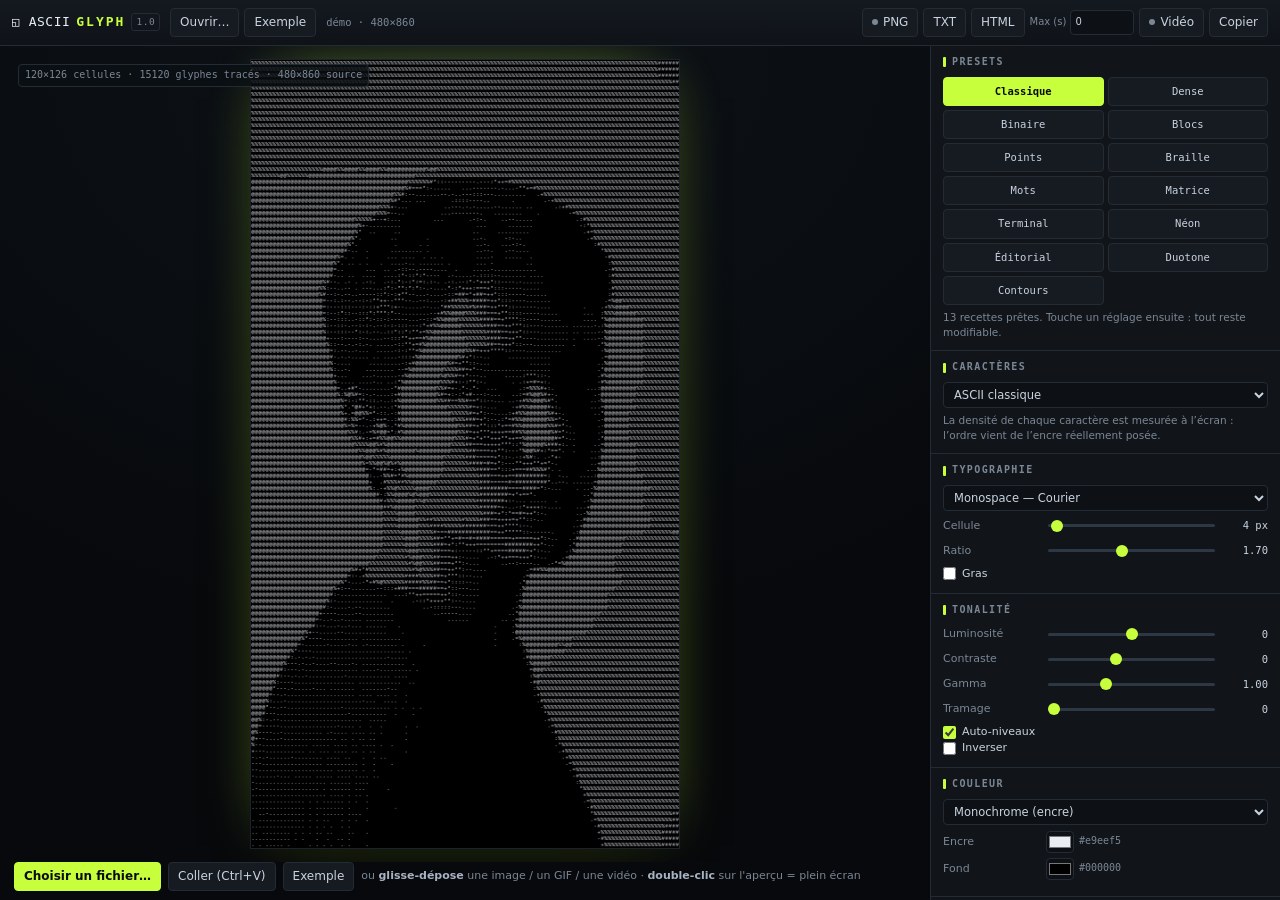
==== commit 1cf97ebd: "Add duration controls to animated exports Co-authored-by: arena-agent <297053741+arena-agent@users.n" ====
--- a/apps/ascii-glyph/index.html
+++ b/apps/ascii-glyph/index.html
@@ -59,6 +59,8 @@
   .spacer{flex:1}
   #srcinfo{font-family:var(--mono);font-size:10.5px;color:var(--dim);max-width:280px;overflow:hidden;text-overflow:ellipsis;white-space:nowrap}
   .hbtn{display:flex;align-items:center;gap:5px}
+  .duration-setting{display:flex;align-items:center;gap:4px;color:var(--dim);font-size:10px;white-space:nowrap}
+  .duration-setting input{width:64px;background:#0d1116;color:var(--txt);border:1px solid var(--line);border-radius:4px;padding:4px;font:inherit}
   .dot{width:6px;height:6px;border-radius:50%;background:var(--dim)}
   .dot.live{background:var(--acc);box-shadow:0 0 6px var(--acc)}
 
@@ -122,6 +124,7 @@
     <button class="hbtn" id="exPng"><span class="dot"></span>PNG</button>
     <button id="exTxt">TXT</button>
     <button id="exHtml">HTML</button>
+    <label class="duration-setting" title="Durée maximale de l’export vidéo">Max (s)<input id="exportDurationSec" type="number" min="0" max="3600" step="0.1" value="0" aria-label="Durée maximale de la vidéo en secondes"></label>
     <button class="hbtn" id="exVid"><span class="dot" id="recdot"></span><span id="reclabel">Vidéo</span></button>
     <button id="copy">Copier</button>
   </div>
@@ -1019,6 +1022,8 @@
 }
 function afterLoad(name,label){
   srcName=name;
+  const sourceDuration=Number(src&&src.duration);
+  $('exportDurationSec').value=Number.isFinite(sourceDuration)&&sourceDuration>0?sourceDuration.toFixed(1):'0';
   setInfo(label||name);
   autoCell();
   t0=performance.now(); revealStart=performance.now();
@@ -1279,20 +1284,39 @@
 }
 
 /* ---------------- enregistrement vidéo ---------------- */
-let rec=null, recCancel=false;
+let rec=null, recCancel=false, recDurationTimer=0;
 async function record(){
   if(rec){ rec.stop(); return }
   if(!src)return toast('Charge une source d’abord');
   const out=$('out'), btn=$('exVid');
   if(!window.MediaRecorder||!out.captureStream)return toast('Enregistrement vidéo non supporté ici');
   const mime=['video/webm;codecs=vp9','video/webm;codecs=vp8','video/webm','video/mp4'].find(t=>MediaRecorder.isTypeSupported(t))||'';
+  const source=vid&&src===vid?vid:null, previousLoop=source?source.loop:null, previousRate=source?source.playbackRate:1;
+  if(source){
+    source.loop=false;
+    if('playbackRate' in source)source.playbackRate=1;
+    if(Number(source.currentTime)>0){
+      source.pause();
+      await new Promise(resolve=>{
+        let done=false;
+        const finish=()=>{if(done)return;done=true;source.removeEventListener('seeked',finish);resolve()};
+        source.addEventListener('seeked',finish,{once:true});
+        try{source.currentTime=0}catch(_){finish()}
+        setTimeout(finish,1000);
+      });
+    }
+  }
+  const maxSeconds=Math.max(0,Number($('exportDurationSec').value)||0);
   recording=true;
   const stream=out.captureStream(Math.max(8,P.fps));
   const chunks=[];
   const r=new MediaRecorder(stream,mime?{mimeType:mime,videoBitsPerSecond:1.2e7}:{videoBitsPerSecond:1.2e7});
   rec=r; recCancel=false;
+  const stopRecording=()=>{if(rec===r&&r.state!=='inactive')r.stop()};
   r.ondataavailable=e=>{ if(e.data.size)chunks.push(e.data) };
   r.onstop=()=>{
+    clearTimeout(recDurationTimer);recDurationTimer=0;
+    if(source){source.removeEventListener('ended',stopRecording);source.loop=previousLoop;if('playbackRate' in source)source.playbackRate=previousRate}
     rec=null; recording=false;
     btn.classList.remove('on'); $('recdot').classList.remove('live');
     $('reclabel').textContent='Vidéo';
@@ -1301,13 +1325,15 @@
       const type=(r.mimeType||mime||'video/webm').split(';')[0];
       const ext=type.includes('mp4')?'mp4':'webm';
       saveURL(URL.createObjectURL(new Blob(chunks,{type})),baseName()+'.'+ext);
-      toast(`Vidéo ${ext} — ${Math.round(chunks.reduce((a,c)=>a+c.size,0)/1024)} Ko`);
+      toast(`Vidéo ${ext} · ${maxSeconds?Math.min(maxSeconds,source&&Number(source.duration)||maxSeconds).toFixed(1)+' s max':'durée source'} — ${Math.round(chunks.reduce((a,c)=>a+c.size,0)/1024)} Ko`);
     }
   };
+  if(source)source.addEventListener('ended',stopRecording,{once:true});
   r.start(250);
+  if(maxSeconds>0)recDurationTimer=setTimeout(stopRecording,maxSeconds*1000);
   btn.classList.add('on'); $('reclabel').textContent='Stop';
   $('recdot').classList.add('live');
-  if(vid&&vid.paused)vid.play().catch(()=>{});
+  if(source&&source.paused)source.play().catch(()=>{});
   toast('Enregistrement en cours…');
 }
 
